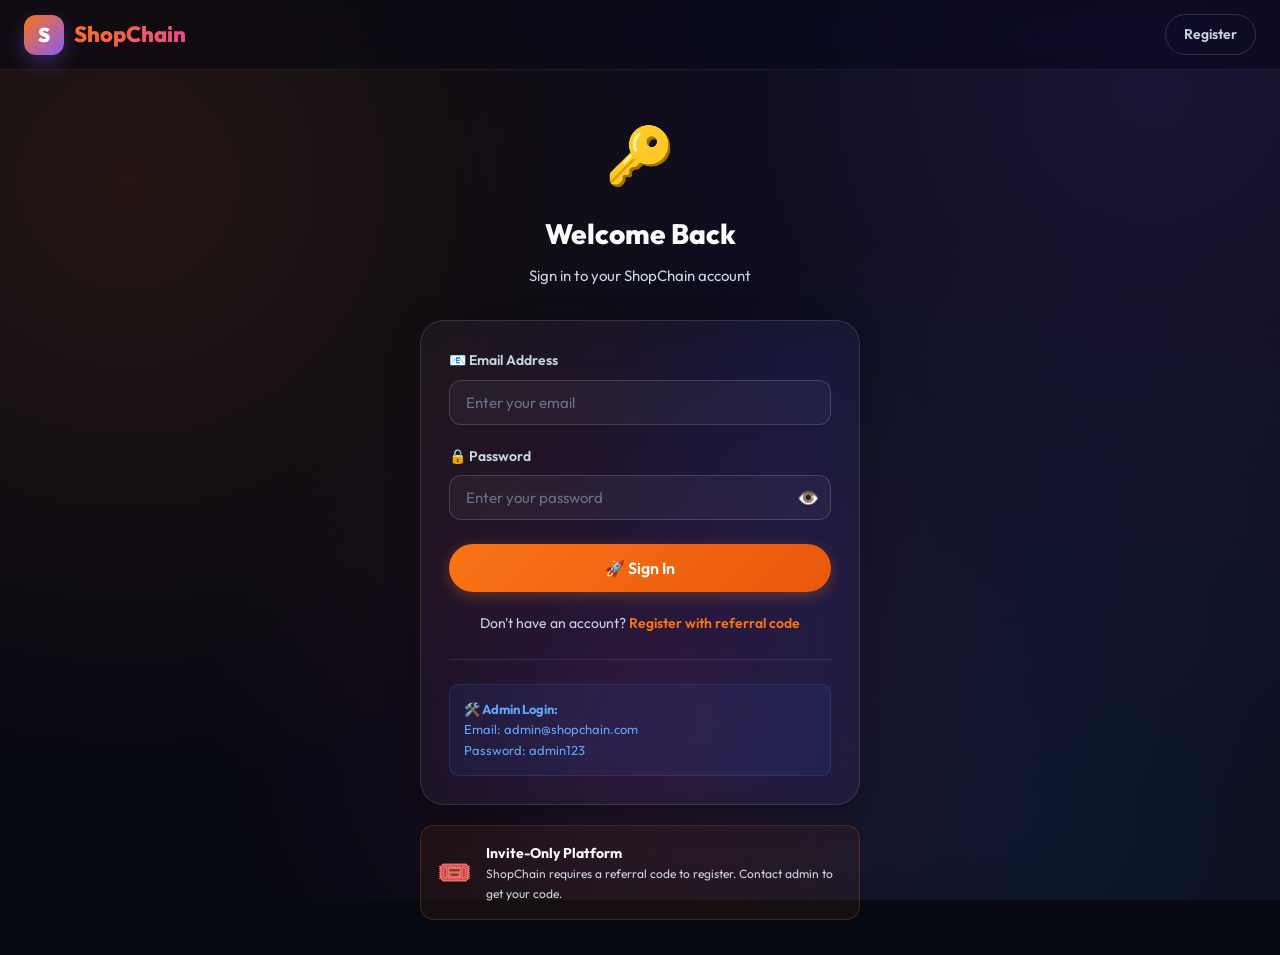
==== admin/index.html @ e7ab2692 "feat: complete ShopChain platform with auto-verify BEP20 USDT deposits, light/dark themes, and mobil" ====
<!DOCTYPE html>
<html lang="en">
<head>
  <meta charset="UTF-8">
  <meta name="viewport" content="width=device-width, initial-scale=1.0">
  <title>Admin Dashboard — ShopChain</title>
  <link rel="stylesheet" href="/css/style.css">
  <style>
    .admin-nav { background: rgba(239,68,68,0.08); border-bottom: 1px solid rgba(239,68,68,0.2); padding: 8px 24px; display: flex; align-items: center; gap: 12px; font-size: 13px; color: var(--danger); position: sticky; top: 70px; z-index: 100; }
    .pending-alert { background: rgba(245,158,11,0.1); border: 1px solid rgba(245,158,11,0.3); border-radius: 12px; padding: 14px 20px; display: flex; align-items: center; justify-content: space-between; margin-bottom: 24px; }
  </style>
</head>
<body>
<nav class="navbar">
  <a href="/admin/index.html" class="navbar-brand">
    <div class="logo-icon" style="background:linear-gradient(135deg,#ef4444,#dc2626);">A</div>
    <div class="logo-text" style="background:linear-gradient(135deg,#ef4444,#f97316);-webkit-background-clip:text;-webkit-text-fill-color:transparent;">ShopChain Admin</div>
  </a>
  <div class="navbar-right" id="nav-right"></div>
</nav>
<div class="admin-nav">
  🛠️ <strong>Admin Panel</strong> — Control center for users, deposits, withdrawals & registrations
</div>

<div class="page-layout">
  <aside class="sidebar">
    <div class="sidebar-menu">
      <a href="/admin/index.html" class="sidebar-item active"><span class="icon">📊</span> Dashboard</a>
      <a href="/admin/registrations.html" class="sidebar-item" id="nav-regs"><span class="icon">📝</span> Registrations <span id="nav-reg-badge" style="display:none;background:var(--warning);color:#000;font-size:10px;font-weight:800;padding:2px 7px;border-radius:20px;margin-left:auto;"></span></a>
      <a href="/admin/deposits.html" class="sidebar-item"><span class="icon">💰</span> Deposits</a>
      <a href="/admin/withdrawals.html" class="sidebar-item"><span class="icon">💸</span> Withdrawals</a>
      <a href="/admin/users.html" class="sidebar-item"><span class="icon">👥</span> Users</a>
      <a href="/admin/settings.html" class="sidebar-item"><span class="icon">⚙️</span> Settings</a>
      <div style="height:1px;background:var(--border);margin:8px 0;"></div>
      <a href="/index.html" class="sidebar-item"><span class="icon">🌐</span> Main Site</a>
      <a href="#" onclick="logout()" class="sidebar-item" style="color:var(--danger);margin-top:4px;"><span class="icon">🚪</span> Logout</a>
    </div>
    <div class="glass-card" style="margin-top:16px;border-color:rgba(245,158,11,0.3);">
      <div style="font-size:13px;font-weight:700;color:var(--warning);margin-bottom:12px;">⚠️ Pending</div>
      <div style="font-size:13px;color:var(--text-secondary);margin-bottom:6px;">
        Registrations: <strong style="color:var(--warning);" id="side-pending-reg">0</strong>
      </div>
      <div style="font-size:13px;color:var(--text-secondary);margin-bottom:6px;">
        Deposits: <strong style="color:var(--warning);" id="side-pending-dep">0</strong>
      </div>
      <div style="font-size:13px;color:var(--text-secondary);">
        Withdrawals: <strong style="color:var(--warning);" id="side-pending-wtd">0</strong>
      </div>
    </div>
  </aside>

  <main>
    <div class="page-header">
      <h1>📊 Admin Dashboard</h1>
      <p>Monitor and control all site activity</p>
    </div>

    <!-- Pending Registrations Alert -->
    <div id="reg-alert" style="display:none;" class="pending-alert">
      <div style="display:flex;align-items:center;gap:12px;">
        <span style="font-size:24px;">👤</span>
        <div>
          <div style="font-weight:700;color:var(--warning);" id="reg-alert-text">New registration requests waiting!</div>
          <div style="font-size:13px;color:var(--text-secondary);">Review and approve or reject them.</div>
        </div>
      </div>
      <a href="/admin/registrations.html" class="btn btn-primary btn-sm" style="white-space:nowrap;">Review Now →</a>
    </div>

    <!-- Stats Grid -->
    <div class="stats-grid" style="grid-template-columns:repeat(auto-fit,minmax(150px,1fr));">
      <div class="stat-card" style="border-left:4px solid var(--warning);">
        <div class="stat-icon">📝</div>
        <div class="stat-label">Pending Signups</div>
        <div class="stat-value" style="color:var(--warning);" id="s-pending-reg">0</div>
      </div>
      <div class="stat-card" style="border-left:4px solid var(--info);">
        <div class="stat-icon">👥</div>
        <div class="stat-label">Active Users</div>
        <div class="stat-value blue" id="s-users">0</div>
      </div>
      <div class="stat-card" style="border-left:4px solid var(--success);">
        <div class="stat-icon">💰</div>
        <div class="stat-label">Approved Deposits</div>
        <div class="stat-value green" id="s-dep">$0</div>
      </div>
      <div class="stat-card" style="border-left:4px solid var(--warning);">
        <div class="stat-icon">⏳</div>
        <div class="stat-label">Pending Deposits</div>
        <div class="stat-value" style="color:var(--warning);" id="s-dep-pend">0</div>
      </div>
      <div class="stat-card" style="border-left:4px solid var(--danger);">
        <div class="stat-icon">💸</div>
        <div class="stat-label">Pending Withdrawals</div>
        <div class="stat-value" style="color:var(--danger);" id="s-wtd-pend">0</div>
      </div>
      <div class="stat-card" style="border-left:4px solid var(--primary);">
        <div class="stat-icon">🛒</div>
        <div class="stat-label">Total Purchases</div>
        <div class="stat-value orange" id="s-buys">0</div>
      </div>
    </div>

    <!-- Recent Registration Requests -->
    <div class="section-title">📝 Recent Registration Requests</div>
    <div class="table-wrap" style="margin-bottom:28px;">
      <table>
        <thead>
          <tr><th>Name</th><th>Email</th><th>Code</th><th>Status</th><th>Date</th><th>Action</th></tr>
        </thead>
        <tbody id="recent-regs"></tbody>
      </table>
    </div>

    <!-- Recent Deposits -->
    <div class="section-title">💰 Recent Deposit Requests</div>
    <div class="table-wrap" style="margin-bottom:28px;">
      <table>
        <thead>
          <tr><th>User</th><th>Amount</th><th>Crypto</th><th>Status</th><th>Date</th><th>Action</th></tr>
        </thead>
        <tbody id="recent-deposits"></tbody>
      </table>
    </div>

    <!-- Recent Withdrawals -->
    <div class="section-title">💸 Recent Withdrawal Requests</div>
    <div class="table-wrap">
      <table>
        <thead>
          <tr><th>User</th><th>Amount</th><th>Wallet</th><th>Status</th><th>Date</th><th>Action</th></tr>
        </thead>
        <tbody id="recent-withdrawals"></tbody>
      </table>
    </div>
  </main>
</div>

<script src="/js/app.js"></script>
<script>
  window.onload = function () {
    const user = requireAuth(true);
    if (!user) return;
    updateNavBar(user);
    renderAdminDash();
  };

  function renderAdminDash() {
    const db = getDB();
    const users = db.users.filter(u => u.role !== 'admin');
    const deposits = db.deposits;
    const withdrawals = db.withdrawals;
    const purchases = db.purchases;
    const regs = db.pendingRegistrations || [];

    const pendingRegs = regs.filter(r => r.status === 'pending');
    const pendingDeps = deposits.filter(d => d.status === 'pending');
    const pendingWtds = withdrawals.filter(w => w.status === 'pending');
    const approvedDeps = deposits.filter(d => d.status === 'approved').reduce((s, d) => s + d.amount, 0);

    // Stats
    document.getElementById('s-pending-reg').textContent = pendingRegs.length;
    document.getElementById('s-users').textContent = users.length;
    document.getElementById('s-dep').textContent = formatMoney(approvedDeps);
    document.getElementById('s-dep-pend').textContent = pendingDeps.length;
    document.getElementById('s-wtd-pend').textContent = pendingWtds.length;
    document.getElementById('s-buys').textContent = purchases.length;
    document.getElementById('side-pending-reg').textContent = pendingRegs.length;
    document.getElementById('side-pending-dep').textContent = pendingDeps.length;
    document.getElementById('side-pending-wtd').textContent = pendingWtds.length;

    // Show alert if there are pending registrations
    if (pendingRegs.length > 0) {
      document.getElementById('reg-alert').style.display = 'flex';
      document.getElementById('reg-alert-text').textContent = `${pendingRegs.length} new registration request${pendingRegs.length > 1 ? 's' : ''} waiting for approval!`;
      document.getElementById('nav-reg-badge').style.display = 'inline-block';
      document.getElementById('nav-reg-badge').textContent = pendingRegs.length;
    } else {
      document.getElementById('reg-alert').style.display = 'none';
    }

    // Recent Registrations
    const regsTbody = document.getElementById('recent-regs');
    const recentRegs = [...regs].sort((a, b) => b.createdAt - a.createdAt).slice(0, 6);
    if (recentRegs.length === 0) {
      regsTbody.innerHTML = '<tr><td colspan="6" style="text-align:center;color:var(--text-muted);padding:24px;">No registration requests yet</td></tr>';
    } else {
      const badges = { pending: 'badge-warning', approved: 'badge-success', rejected: 'badge-danger' };
      const labels = { pending: '⏳ Pending', approved: '✅ Approved', rejected: '❌ Rejected' };
      regsTbody.innerHTML = recentRegs.map(r => `
        <tr>
          <td style="font-weight:600;">${r.name}</td>
          <td style="color:var(--text-secondary);font-size:13px;">${r.email}</td>
          <td><span style="background:rgba(34,197,94,0.1);border:1px solid rgba(34,197,94,0.3);color:var(--success);padding:3px 8px;border-radius:6px;font-size:11px;font-weight:700;letter-spacing:1px;">${r.referralCode}</span></td>
          <td><span class="badge ${badges[r.status]}">${labels[r.status]}</span></td>
          <td style="font-size:12px;color:var(--text-secondary);">${formatDate(r.createdAt)}</td>
          <td>${r.status === 'pending' ? `
            <div style="display:flex;gap:6px;">
              <button class="btn btn-success btn-sm" onclick="approveReg('${r.id}')">✅ Approve</button>
              <button class="btn btn-danger btn-sm" onclick="rejectReg('${r.id}')">❌</button>
            </div>` : '—'}</td>
        </tr>`).join('');
    }

    // Recent Deposits
    const depTbody = document.getElementById('recent-deposits');
    const recentDeps = [...deposits].sort((a, b) => b.createdAt - a.createdAt).slice(0, 6);
    if (recentDeps.length === 0) {
      depTbody.innerHTML = '<tr><td colspan="6" style="text-align:center;color:var(--text-muted);padding:24px;">No deposits yet</td></tr>';
    } else {
      depTbody.innerHTML = recentDeps.map(d => {
        const user = db.users.find(u => u.id === d.userId);
        return `<tr>
          <td style="font-weight:500;">${user ? user.name : 'Unknown'}</td>
          <td style="font-weight:700;color:var(--success);">+${formatMoney(d.amount)}</td>
          <td><span class="badge badge-info">${d.crypto}</span></td>
          <td>${statusBadge(d.status)}</td>
          <td style="font-size:12px;color:var(--text-secondary);">${formatDate(d.createdAt)}</td>
          <td>${d.status === 'pending' ? `
            <div style="display:flex;gap:6px;">
              <button class="btn btn-success btn-sm" onclick="approveDep('${d.id}')">✅</button>
              <button class="btn btn-danger btn-sm" onclick="rejectDep('${d.id}')">❌</button>
            </div>` : '—'}</td>
        </tr>`;
      }).join('');
    }

    // Recent Withdrawals
    const wtdTbody = document.getElementById('recent-withdrawals');
    const recentWtds = [...withdrawals].sort((a, b) => b.createdAt - a.createdAt).slice(0, 6);
    if (recentWtds.length === 0) {
      wtdTbody.innerHTML = '<tr><td colspan="6" style="text-align:center;color:var(--text-muted);padding:24px;">No withdrawals yet</td></tr>';
    } else {
      wtdTbody.innerHTML = recentWtds.map(w => {
        const user = db.users.find(u => u.id === w.userId);
        return `<tr>
          <td style="font-weight:500;">${user ? user.name : 'Unknown'}</td>
          <td style="font-weight:700;color:var(--danger);">-${formatMoney(w.amount)}</td>
          <td style="font-size:12px;color:var(--text-secondary);">${w.crypto}: ${w.walletAddress.substring(0, 16)}...</td>
          <td>${statusBadge(w.status)}</td>
          <td style="font-size:12px;color:var(--text-secondary);">${formatDate(w.createdAt)}</td>
          <td>${w.status === 'pending' ? `
            <div style="display:flex;gap:6px;">
              <button class="btn btn-success btn-sm" onclick="approveWtd('${w.id}')">✅</button>
              <button class="btn btn-danger btn-sm" onclick="rejectWtd('${w.id}')">❌</button>
            </div>` : '—'}</td>
        </tr>`;
      }).join('');
    }
  }

  function statusBadge(s) {
    const m = { pending: 'badge-warning', approved: 'badge-success', rejected: 'badge-danger' };
    const l = { pending: '⏳ Pending', approved: '✅ Approved', rejected: '❌ Rejected' };
    return `<span class="badge ${m[s]}">${l[s]}</span>`;
  }

  function approveReg(id) {
    if (approveRegistration(id)) { showToast('✅ Account approved! User can now login.', 'success'); renderAdminDash(); }
  }
  function rejectReg(id) {
    if (confirm('Reject this registration?')) {
      if (rejectRegistration(id)) { showToast('❌ Registration rejected.', 'error'); renderAdminDash(); }
    }
  }
  function approveDep(id) {
    if (approveDeposit(id)) { showToast('✅ Deposit approved! Balance credited.', 'success'); renderAdminDash(); }
  }
  function rejectDep(id) {
    if (confirm('Reject this deposit?')) {
      if (rejectDeposit(id)) { showToast('❌ Deposit rejected.', 'error'); renderAdminDash(); }
    }
  }
  function approveWtd(id) {
    if (approveWithdraw(id)) { showToast('✅ Withdrawal approved!', 'success'); renderAdminDash(); }
  }
  function rejectWtd(id) {
    if (confirm('Reject this withdrawal? Balance will be refunded.')) {
      if (rejectWithdraw(id)) { showToast('❌ Withdrawal rejected. Balance refunded.', 'error'); renderAdminDash(); }
    }
  }
</script>
</body>
</html>
---- css/style.css ----
@import url('https://fonts.googleapis.com/css2?family=Outfit:wght@300;400;500;600;700;800;900&display=swap');

:root {
  --primary: #f97316;
  --primary-dark: #ea580c;
  --primary-light: #fed7aa;
  --secondary: #1e3a5f;
  --accent: #fbbf24;
  --bg-dark: #070913;
  --bg-card: rgba(255,255,255,0.06);
  --bg-card-hover: rgba(255,255,255,0.1);
  --glass: rgba(255,255,255,0.07);
  --glass-border: rgba(255,255,255,0.15);
  --text-primary: #f8fafc;
  --text-secondary: #cbd5e1;
  --text-muted: #64748b;
  --success: #4ade80;
  --danger: #f87171;
  --warning: #fbbf24;
  --info: #60a5fa;
  --border: rgba(255,255,255,0.1);
  --shadow: 0 8px 32px 0 rgba(0,0,0,0.3);
  --radius: 20px;
  --radius-sm: 12px;
  --radius-lg: 28px;
}

* { margin: 0; padding: 0; box-sizing: border-box; }

html { scroll-behavior: smooth; }

body {
  font-family: 'Outfit', sans-serif;
  background: var(--bg-dark);
  color: var(--text-primary);
  min-height: 100vh;
  overflow-x: hidden;
  line-height: 1.6;
}

body::before {
  content: '';
  position: fixed;
  top: 0; left: 0;
  width: 100%; height: 100%;
  background: 
    radial-gradient(circle at 10% 20%, rgba(249,115,22,0.12) 0%, transparent 45%),
    radial-gradient(circle at 90% 10%, rgba(139,92,246,0.15) 0%, transparent 50%),
    radial-gradient(circle at 50% 80%, rgba(236,72,153,0.1) 0%, transparent 45%),
    radial-gradient(circle at 80% 90%, rgba(59,130,246,0.12) 0%, transparent 45%);
  pointer-events: none;
  z-index: 0;
}

/* ============ NAVBAR ============ */
.navbar {
  position: sticky;
  top: 0;
  z-index: 1000;
  background: rgba(7, 9, 19, 0.6);
  backdrop-filter: blur(28px) saturate(200%);
  -webkit-backdrop-filter: blur(28px) saturate(200%);
  border-bottom: 1px solid rgba(255, 255, 255, 0.08);
  padding: 0 24px;
  height: 70px;
  display: flex;
  align-items: center;
  justify-content: space-between;
}

.navbar-brand {
  display: flex;
  align-items: center;
  gap: 10px;
  text-decoration: none;
}

.navbar-brand .logo-icon {
  width: 40px; height: 40px;
  background: linear-gradient(135deg, var(--primary), #8b5cf6);
  border-radius: 12px;
  display: flex;
  align-items: center;
  justify-content: center;
  font-size: 20px;
  font-weight: 900;
  color: white;
  box-shadow: 0 8px 20px rgba(139,92,246,0.3);
}

.navbar-brand .logo-text {
  font-size: 22px;
  font-weight: 800;
  background: linear-gradient(135deg, var(--primary), #ec4899);
  -webkit-background-clip: text;
  -webkit-text-fill-color: transparent;
  background-clip: text;
}

.navbar-center {
  flex: 1;
  max-width: 500px;
  margin: 0 32px;
}

.search-box {
  position: relative;
}

.search-box input {
  width: 100%;
  padding: 10px 20px 10px 44px;
  background: var(--glass);
  border: 1px solid var(--glass-border);
  border-radius: 50px;
  color: var(--text-primary);
  font-family: 'Outfit', sans-serif;
  font-size: 14px;
  outline: none;
  transition: all 0.3s;
}

.search-box input:focus {
  border-color: var(--primary);
  background: rgba(249,115,22,0.08);
}

.search-box .search-icon {
  position: absolute;
  left: 14px;
  top: 50%;
  transform: translateY(-50%);
  color: var(--text-secondary);
  font-size: 16px;
}

.navbar-right {
  display: flex;
  align-items: center;
  gap: 12px;
}

.nav-btn {
  padding: 8px 18px;
  border-radius: 50px;
  font-family: 'Outfit', sans-serif;
  font-size: 14px;
  font-weight: 600;
  cursor: pointer;
  transition: all 0.3s;
  text-decoration: none;
  border: none;
}

.nav-btn-ghost {
  background: transparent;
  color: var(--text-secondary);
  border: 1px solid var(--glass-border);
}

.nav-btn-ghost:hover {
  color: var(--text-primary);
  border-color: var(--primary);
  background: rgba(249,115,22,0.1);
}

.nav-btn-primary {
  background: linear-gradient(135deg, var(--primary), var(--primary-dark));
  color: white;
  box-shadow: 0 4px 15px rgba(249,115,22,0.3);
}

.nav-btn-primary:hover {
  transform: translateY(-2px);
  box-shadow: 0 8px 25px rgba(249,115,22,0.4);
}

.balance-badge {
  display: flex;
  align-items: center;
  gap: 6px;
  padding: 8px 16px;
  background: rgba(34,197,94,0.1);
  border: 1px solid rgba(34,197,94,0.3);
  border-radius: 50px;
  font-size: 14px;
  font-weight: 700;
  color: var(--success);
}

/* ============ HERO BANNER ============ */
.hero-banner {
  position: relative;
  overflow: hidden;
  border-radius: 0;
  margin-bottom: 32px;
  height: 380px;
  display: flex;
  align-items: center;
}

.hero-bg {
  position: absolute;
  inset: 0;
  background: linear-gradient(135deg, #0a0f1e 0%, #1e3a5f 40%, #0a1628 100%);
}

.hero-bg::before {
  content: '';
  position: absolute;
  top: -50%;
  right: -10%;
  width: 600px;
  height: 600px;
  background: radial-gradient(circle, rgba(249,115,22,0.2) 0%, transparent 70%);
  animation: pulse 4s ease-in-out infinite;
}

.hero-bg::after {
  content: '';
  position: absolute;
  bottom: -30%;
  left: 20%;
  width: 400px;
  height: 400px;
  background: radial-gradient(circle, rgba(251,191,36,0.1) 0%, transparent 70%);
  animation: pulse 6s ease-in-out infinite reverse;
}

@keyframes pulse {
  0%, 100% { transform: scale(1); opacity: 0.7; }
  50% { transform: scale(1.1); opacity: 1; }
}

.hero-content {
  position: relative;
  z-index: 1;
  padding: 0 60px;
}

.hero-content h1 {
  font-size: 48px;
  font-weight: 900;
  line-height: 1.1;
  margin-bottom: 16px;
}

.hero-content h1 span {
  background: linear-gradient(135deg, var(--primary), var(--accent));
  -webkit-background-clip: text;
  -webkit-text-fill-color: transparent;
  background-clip: text;
}

.hero-content p {
  font-size: 18px;
  color: var(--text-secondary);
  margin-bottom: 28px;
  max-width: 500px;
}

.hero-stats {
  display: flex;
  gap: 32px;
  margin-top: 32px;
}

.hero-stat {
  text-align: center;
}

.hero-stat-value {
  font-size: 28px;
  font-weight: 800;
  color: var(--primary);
}

.hero-stat-label {
  font-size: 13px;
  color: var(--text-secondary);
}

/* ============ CONTAINER ============ */
.container {
  max-width: 1280px;
  margin: 0 auto;
  padding: 0 24px;
  position: relative;
  z-index: 1;
}

/* ============ SECTION TITLE ============ */
.section-title {
  font-size: 24px;
  font-weight: 800;
  margin-bottom: 20px;
  display: flex;
  align-items: center;
  gap: 10px;
}

.section-title::before {
  content: '';
  width: 4px;
  height: 28px;
  background: linear-gradient(to bottom, var(--primary), var(--accent));
  border-radius: 4px;
}

/* ============ CATEGORY CHIPS ============ */
.category-chips {
  display: flex;
  gap: 10px;
  margin-bottom: 28px;
  flex-wrap: wrap;
}

.chip {
  padding: 8px 20px;
  border-radius: 50px;
  background: var(--glass);
  border: 1px solid var(--glass-border);
  color: var(--text-secondary);
  font-size: 14px;
  font-weight: 500;
  cursor: pointer;
  transition: all 0.3s;
  font-family: 'Outfit', sans-serif;
}

.chip:hover, .chip.active {
  background: var(--primary);
  border-color: var(--primary);
  color: white;
  transform: translateY(-2px);
  box-shadow: 0 4px 15px rgba(249,115,22,0.3);
}

/* ============ PRODUCT GRID ============ */
.product-grid {
  display: grid;
  grid-template-columns: repeat(auto-fill, minmax(220px, 1fr));
  gap: 20px;
  margin-bottom: 40px;
}

.product-card {
  background: rgba(255, 255, 255, 0.03);
  backdrop-filter: blur(20px) saturate(180%);
  -webkit-backdrop-filter: blur(20px) saturate(180%);
  border: 1px solid rgba(255, 255, 255, 0.08);
  border-radius: var(--radius);
  overflow: hidden;
  cursor: pointer;
  transition: all 0.4s cubic-bezier(0.16, 1, 0.3, 1);
  position: relative;
  box-shadow: 0 4px 30px rgba(0, 0, 0, 0.15);
}

.product-card:hover {
  transform: translateY(-8px) scale(1.02);
  border-color: rgba(255, 255, 255, 0.25);
  background: rgba(255, 255, 255, 0.07);
  box-shadow: 0 20px 40px rgba(0,0,0,0.35);
}

.product-img {
  width: 100%;
  height: 180px;
  object-fit: cover;
  background: linear-gradient(135deg, #1e293b, #0f172a);
  display: flex;
  align-items: center;
  justify-content: center;
  font-size: 60px;
  transition: transform 0.3s;
}

.product-card:hover .product-img {
  transform: scale(1.05);
}

.product-img-wrap {
  overflow: hidden;
  height: 180px;
  background: linear-gradient(135deg, #1e293b, #0f172a);
  display: flex;
  align-items: center;
  justify-content: center;
  font-size: 60px;
}

.product-info {
  padding: 16px;
}

.product-category {
  font-size: 11px;
  color: var(--primary);
  font-weight: 600;
  text-transform: uppercase;
  letter-spacing: 1px;
  margin-bottom: 6px;
}

.product-name {
  font-size: 15px;
  font-weight: 600;
  color: var(--text-primary);
  margin-bottom: 4px;
  line-height: 1.4;
}

.product-return {
  font-size: 12px;
  color: var(--success);
  font-weight: 500;
  margin-bottom: 12px;
}

.product-price-row {
  display: flex;
  align-items: center;
  justify-content: space-between;
  margin-bottom: 12px;
}

.product-price {
  font-size: 20px;
  font-weight: 800;
  color: var(--primary);
}

.product-sell-price {
  font-size: 13px;
  color: var(--success);
  font-weight: 600;
}

.btn {
  display: inline-flex;
  align-items: center;
  justify-content: center;
  gap: 8px;
  padding: 10px 20px;
  border-radius: 50px;
  font-family: 'Outfit', sans-serif;
  font-size: 14px;
  font-weight: 600;
  cursor: pointer;
  transition: all 0.3s;
  text-decoration: none;
  border: none;
  width: 100%;
}

.btn-primary {
  background: linear-gradient(135deg, var(--primary), var(--primary-dark));
  color: white;
  box-shadow: 0 4px 15px rgba(249,115,22,0.3);
}

.btn-primary:hover {
  transform: translateY(-2px);
  box-shadow: 0 8px 25px rgba(249,115,22,0.5);
}

.btn-success {
  background: linear-gradient(135deg, var(--success), #16a34a);
  color: white;
  box-shadow: 0 4px 15px rgba(34,197,94,0.3);
}

.btn-success:hover {
  transform: translateY(-2px);
  box-shadow: 0 8px 25px rgba(34,197,94,0.5);
}

.btn-danger {
  background: linear-gradient(135deg, var(--danger), #dc2626);
  color: white;
}

.btn-outline {
  background: transparent;
  border: 1px solid var(--glass-border);
  color: var(--text-secondary);
}

.btn-outline:hover {
  border-color: var(--primary);
  color: var(--primary);
  background: rgba(249,115,22,0.1);
}

.btn-sm {
  padding: 7px 14px;
  font-size: 13px;
}

/* ============ GLASS CARD ============ */
.glass-card {
  background: rgba(255, 255, 255, 0.04);
  backdrop-filter: blur(28px) saturate(190%);
  -webkit-backdrop-filter: blur(28px) saturate(190%);
  border: 1px solid rgba(255, 255, 255, 0.12);
  border-radius: var(--radius);
  padding: 28px;
  box-shadow: var(--shadow);
}

/* ============ STATS CARDS ============ */
.stats-grid {
  display: grid;
  grid-template-columns: repeat(auto-fit, minmax(200px, 1fr));
  gap: 16px;
  margin-bottom: 32px;
}

.stat-card {
  background: rgba(255, 255, 255, 0.03);
  backdrop-filter: blur(20px) saturate(180%);
  -webkit-backdrop-filter: blur(20px) saturate(180%);
  border: 1px solid rgba(255, 255, 255, 0.08);
  border-radius: var(--radius);
  padding: 24px;
  transition: all 0.3s cubic-bezier(0.4, 0, 0.2, 1);
  position: relative;
  overflow: hidden;
  box-shadow: 0 4px 30px rgba(0, 0, 0, 0.1);
}

.stat-card::before {
  content: '';
  position: absolute;
  top: 0; left: 0;
  width: 4px;
  height: 100%;
  background: linear-gradient(to bottom, var(--primary), var(--accent));
}

.stat-card:hover {
  transform: translateY(-5px);
  border-color: rgba(255, 255, 255, 0.2);
  background: rgba(255, 255, 255, 0.06);
  box-shadow: 0 12px 40px rgba(0, 0, 0, 0.25);
}

.stat-label {
  font-size: 13px;
  color: var(--text-secondary);
  font-weight: 500;
  margin-bottom: 8px;
}

.stat-value {
  font-size: 28px;
  font-weight: 800;
  color: var(--text-primary);
}

.stat-value.green { color: var(--success); }
.stat-value.orange { color: var(--primary); }
.stat-value.blue { color: var(--info); }

.stat-icon {
  position: absolute;
  top: 20px;
  right: 20px;
  font-size: 32px;
  opacity: 0.2;
}

/* ============ FORM STYLES ============ */
.form-group {
  margin-bottom: 20px;
}

.form-label {
  display: block;
  font-size: 14px;
  font-weight: 600;
  color: var(--text-secondary);
  margin-bottom: 8px;
}

.form-control {
  width: 100%;
  padding: 12px 16px;
  background: rgba(255,255,255,0.04);
  border: 1px solid var(--glass-border);
  border-radius: var(--radius-sm);
  color: var(--text-primary);
  font-family: 'Outfit', sans-serif;
  font-size: 15px;
  outline: none;
  transition: all 0.3s;
}

.form-control:focus {
  border-color: var(--primary);
  background: rgba(249,115,22,0.06);
  box-shadow: 0 0 0 3px rgba(249,115,22,0.1);
}

.form-control::placeholder { color: var(--text-muted); }

select.form-control {
  cursor: pointer;
  appearance: none;
  background-image: url("data:image/svg+xml,%3Csvg xmlns='http://www.w3.org/2000/svg' viewBox='0 0 24 24' fill='%2394a3b8'%3E%3Cpath d='M7 10l5 5 5-5z'/%3E%3C/svg%3E");
  background-repeat: no-repeat;
  background-position: right 12px center;
  padding-right: 40px;
}

/* ============ BADGE ============ */
.badge {
  display: inline-flex;
  align-items: center;
  padding: 4px 10px;
  border-radius: 50px;
  font-size: 12px;
  font-weight: 600;
}

.badge-success { background: rgba(34,197,94,0.15); color: var(--success); }
.badge-danger { background: rgba(239,68,68,0.15); color: var(--danger); }
.badge-warning { background: rgba(245,158,11,0.15); color: var(--warning); }
.badge-info { background: rgba(59,130,246,0.15); color: var(--info); }
.badge-orange { background: rgba(249,115,22,0.15); color: var(--primary); }

/* ============ TABLE ============ */
.table-wrap {
  overflow-x: auto;
  border-radius: var(--radius);
  border: 1px solid var(--border);
}

table {
  width: 100%;
  border-collapse: collapse;
}

th {
  padding: 14px 16px;
  text-align: left;
  font-size: 12px;
  font-weight: 700;
  color: var(--text-secondary);
  text-transform: uppercase;
  letter-spacing: 1px;
  background: rgba(255,255,255,0.03);
  border-bottom: 1px solid var(--border);
}

td {
  padding: 16px;
  font-size: 14px;
  border-bottom: 1px solid rgba(255,255,255,0.04);
  color: var(--text-primary);
}

tr:last-child td { border-bottom: none; }
tr:hover td { background: rgba(255,255,255,0.02); }

/* ============ COUNTDOWN ============ */
.countdown {
  display: inline-flex;
  gap: 6px;
  align-items: center;
}

.countdown-block {
  background: rgba(249,115,22,0.12);
  border: 1px solid rgba(249,115,22,0.3);
  border-radius: 6px;
  padding: 4px 8px;
  text-align: center;
  min-width: 36px;
}

.countdown-num {
  font-size: 16px;
  font-weight: 800;
  color: var(--primary);
  line-height: 1;
}

.countdown-label {
  font-size: 9px;
  color: var(--text-muted);
  text-transform: uppercase;
}

/* ============ TOAST ============ */
.toast-container {
  position: fixed;
  top: 80px;
  right: 20px;
  z-index: 9999;
  display: flex;
  flex-direction: column;
  gap: 10px;
}

.toast {
  padding: 14px 20px;
  border-radius: var(--radius-sm);
  backdrop-filter: blur(20px);
  border: 1px solid;
  min-width: 280px;
  max-width: 360px;
  display: flex;
  align-items: center;
  gap: 10px;
  font-size: 14px;
  font-weight: 500;
  animation: slideIn 0.3s ease;
}

@keyframes slideIn {
  from { transform: translateX(100%); opacity: 0; }
  to { transform: translateX(0); opacity: 1; }
}

.toast-success {
  background: rgba(34,197,94,0.15);
  border-color: rgba(34,197,94,0.4);
  color: var(--success);
}

.toast-error {
  background: rgba(239,68,68,0.15);
  border-color: rgba(239,68,68,0.4);
  color: var(--danger);
}

.toast-info {
  background: rgba(59,130,246,0.15);
  border-color: rgba(59,130,246,0.4);
  color: var(--info);
}

/* ============ MODAL ============ */
.modal-overlay {
  position: fixed;
  inset: 0;
  background: rgba(0,0,0,0.7);
  backdrop-filter: blur(8px);
  z-index: 5000;
  display: flex;
  align-items: center;
  justify-content: center;
  padding: 20px;
  opacity: 0;
  pointer-events: none;
  transition: opacity 0.3s;
}

.modal-overlay.active {
  opacity: 1;
  pointer-events: all;
}

.modal {
  background: #0f1929;
  border: 1px solid var(--glass-border);
  border-radius: var(--radius-lg);
  padding: 32px;
  width: 100%;
  max-width: 480px;
  transform: scale(0.9);
  transition: transform 0.3s;
}

.modal-overlay.active .modal {
  transform: scale(1);
}

.modal-header {
  display: flex;
  align-items: center;
  justify-content: space-between;
  margin-bottom: 24px;
}

.modal-title {
  font-size: 20px;
  font-weight: 700;
}

.modal-close {
  width: 32px; height: 32px;
  border-radius: 8px;
  background: var(--glass);
  border: 1px solid var(--border);
  color: var(--text-secondary);
  cursor: pointer;
  display: flex;
  align-items: center;
  justify-content: center;
  font-size: 18px;
  transition: all 0.2s;
}

.modal-close:hover {
  background: rgba(239,68,68,0.15);
  color: var(--danger);
  border-color: rgba(239,68,68,0.3);
}

/* ============ PAGE LAYOUT ============ */
.page-layout {
  display: grid;
  grid-template-columns: 260px 1fr;
  gap: 24px;
  min-height: calc(100vh - 70px);
  padding: 24px;
  max-width: 1280px;
  margin: 0 auto;
  position: relative;
  z-index: 1;
}

.sidebar {
  position: sticky;
  top: 90px;
  height: fit-content;
}

.sidebar-menu {
  background: var(--glass);
  border: 1px solid var(--glass-border);
  border-radius: var(--radius);
  overflow: hidden;
}

.sidebar-item {
  display: flex;
  align-items: center;
  gap: 12px;
  padding: 14px 20px;
  color: var(--text-secondary);
  text-decoration: none;
  font-size: 14px;
  font-weight: 500;
  transition: all 0.2s;
  border-left: 3px solid transparent;
}

.sidebar-item:hover {
  background: rgba(249,115,22,0.08);
  color: var(--primary);
  border-left-color: var(--primary);
}

.sidebar-item.active {
  background: rgba(249,115,22,0.12);
  color: var(--primary);
  border-left-color: var(--primary);
  font-weight: 600;
}

.sidebar-item .icon { font-size: 18px; }

/* ============ WALLET ADDRESS ============ */
.wallet-box {
  background: rgba(255,255,255,0.04);
  border: 1px solid var(--border);
  border-radius: var(--radius-sm);
  padding: 16px;
  display: flex;
  align-items: center;
  justify-content: space-between;
  gap: 12px;
  margin-bottom: 16px;
}

.wallet-addr {
  font-family: 'Courier New', monospace;
  font-size: 13px;
  color: var(--text-secondary);
  word-break: break-all;
  flex: 1;
}

.copy-btn {
  padding: 6px 12px;
  background: rgba(249,115,22,0.15);
  border: 1px solid rgba(249,115,22,0.3);
  border-radius: 6px;
  color: var(--primary);
  font-size: 12px;
  font-weight: 600;
  cursor: pointer;
  transition: all 0.2s;
  white-space: nowrap;
  font-family: 'Outfit', sans-serif;
}

.copy-btn:hover {
  background: rgba(249,115,22,0.25);
}

/* ============ CRYPTO ICON ============ */
.crypto-tab {
  display: flex;
  gap: 8px;
  margin-bottom: 20px;
}

.crypto-option {
  flex: 1;
  padding: 12px;
  background: var(--glass);
  border: 2px solid var(--border);
  border-radius: var(--radius-sm);
  text-align: center;
  cursor: pointer;
  transition: all 0.3s;
}

.crypto-option.selected {
  border-color: var(--primary);
  background: rgba(249,115,22,0.1);
}

.crypto-option .crypto-symbol {
  font-size: 20px;
  margin-bottom: 4px;
}

.crypto-option .crypto-name {
  font-size: 12px;
  font-weight: 600;
  color: var(--text-secondary);
}

.crypto-option.selected .crypto-name { color: var(--primary); }

/* ============ TIMER BADGE ============ */
.timer-badge {
  display: inline-flex;
  align-items: center;
  gap: 6px;
  padding: 6px 12px;
  border-radius: 50px;
  font-size: 13px;
  font-weight: 700;
}

.timer-badge.running {
  background: rgba(249,115,22,0.12);
  border: 1px solid rgba(249,115,22,0.3);
  color: var(--primary);
}

.timer-badge.ready {
  background: rgba(34,197,94,0.12);
  border: 1px solid rgba(34,197,94,0.3);
  color: var(--success);
}

/* ============ DIVIDER ============ */
.divider {
  height: 1px;
  background: var(--border);
  margin: 24px 0;
}

/* ============ EMPTY STATE ============ */
.empty-state {
  text-align: center;
  padding: 60px 20px;
  color: var(--text-secondary);
}

.empty-state .empty-icon { font-size: 60px; margin-bottom: 16px; }
.empty-state h3 { font-size: 20px; font-weight: 600; margin-bottom: 8px; color: var(--text-primary); }
.empty-state p { font-size: 14px; }

/* ============ FOOTER ============ */
footer {
  background: rgba(0,0,0,0.3);
  border-top: 1px solid var(--border);
  padding: 40px 24px 24px;
  margin-top: 60px;
  position: relative;
  z-index: 1;
}

.footer-grid {
  max-width: 1280px;
  margin: 0 auto;
  display: grid;
  grid-template-columns: 2fr 1fr 1fr 1fr;
  gap: 40px;
  margin-bottom: 32px;
}

.footer-brand p {
  font-size: 14px;
  color: var(--text-secondary);
  line-height: 1.7;
  margin-top: 12px;
}

.footer-col h4 {
  font-size: 14px;
  font-weight: 700;
  color: var(--text-primary);
  margin-bottom: 16px;
  text-transform: uppercase;
  letter-spacing: 1px;
}

.footer-col a {
  display: block;
  font-size: 14px;
  color: var(--text-secondary);
  text-decoration: none;
  margin-bottom: 8px;
  transition: color 0.2s;
}

.footer-col a:hover { color: var(--primary); }

.footer-bottom {
  max-width: 1280px;
  margin: 0 auto;
  padding-top: 24px;
  border-top: 1px solid var(--border);
  display: flex;
  align-items: center;
  justify-content: space-between;
  font-size: 13px;
  color: var(--text-muted);
}

/* ============ ANIMATIONS ============ */
@keyframes fadeUp {
  from { opacity: 0; transform: translateY(20px); }
  to { opacity: 1; transform: translateY(0); }
}

.fade-up { animation: fadeUp 0.5s ease forwards; }

@keyframes spin {
  to { transform: rotate(360deg); }
}

.loading-spinner {
  width: 20px; height: 20px;
  border: 2px solid rgba(255,255,255,0.2);
  border-top-color: white;
  border-radius: 50%;
  animation: spin 0.7s linear infinite;
  display: inline-block;
}

/* ============ RESPONSIVE ============ */
@media (max-width: 900px) {
  .hero-content { padding: 0 24px; }
  .hero-content h1 { font-size: 32px; }
  .footer-grid { grid-template-columns: 1fr 1fr; }
  .page-layout { grid-template-columns: 1fr; }
  .navbar-center { display: none; }
}

@media (max-width: 600px) {
  .product-grid { grid-template-columns: repeat(2, 1fr); }
  .hero-banner { height: 280px; }
  .footer-grid { grid-template-columns: 1fr; }
  .stats-grid { grid-template-columns: 1fr 1fr; }
}

/* ============ SCROLLBAR ============ */
::-webkit-scrollbar { width: 6px; height: 6px; }
::-webkit-scrollbar-track { background: transparent; }
::-webkit-scrollbar-thumb { background: rgba(255,255,255,0.1); border-radius: 10px; }
::-webkit-scrollbar-thumb:hover { background: rgba(249,115,22,0.5); }

/* ============ PAGE HEADER ============ */
.page-header {
  padding: 32px 0 24px;
  border-bottom: 1px solid var(--border);
  margin-bottom: 32px;
}

.page-header h1 {
  font-size: 28px;
  font-weight: 800;
  margin-bottom: 6px;
}

.page-header p {
  font-size: 15px;
  color: var(--text-secondary);
}

/* ============ STEP INDICATOR ============ */
.steps {
  display: flex;
  align-items: center;
  gap: 0;
  margin-bottom: 32px;
}

.step {
  display: flex;
  align-items: center;
  gap: 10px;
  flex: 1;
}

.step-num {
  width: 32px; height: 32px;
  border-radius: 50%;
  display: flex;
  align-items: center;
  justify-content: center;
  font-size: 13px;
  font-weight: 700;
  background: var(--glass);
  border: 2px solid var(--border);
  color: var(--text-secondary);
  flex-shrink: 0;
}

.step.active .step-num {
  background: var(--primary);
  border-color: var(--primary);
  color: white;
}

.step.done .step-num {
  background: var(--success);
  border-color: var(--success);
  color: white;
}

.step-label {
  font-size: 13px;
  color: var(--text-muted);
  font-weight: 500;
}

.step.active .step-label { color: var(--primary); font-weight: 600; }
.step.done .step-label { color: var(--success); }

.step-line {
  flex: 1;
  height: 2px;
  background: var(--border);
  margin: 0 8px;
}

.step-line.done { background: var(--success); }

/* ============ QR BOX ============ */
.qr-box {
  width: 160px;
  height: 160px;
  background: white;
  border-radius: var(--radius-sm);
  display: flex;
  align-items: center;
  justify-content: center;
  margin: 0 auto 20px;
  padding: 12px;
  font-size: 11px;
  color: #000;
  text-align: center;
}

.qr-box img {
  width: 100%;
  height: 100%;
  object-fit: contain;
}

/* ============ INFO BOX ============ */
.info-box {
  padding: 16px 20px;
  border-radius: var(--radius-sm);
  font-size: 14px;
  line-height: 1.6;
}

.info-box.warning {
  background: rgba(245,158,11,0.08);
  border: 1px solid rgba(245,158,11,0.25);
  color: var(--warning);
}

.info-box.info {
  background: rgba(59,130,246,0.08);
  border: 1px solid rgba(59,130,246,0.25);
  color: var(--info);
}

.info-box.success {
  background: rgba(34,197,94,0.08);
  border: 1px solid rgba(34,197,94,0.25);
  color: var(--success);
}

/* ============ LIGHT THEME OVERRIDES ============ */
body.light-theme {
  --bg-dark: #f1f5f9;
  --bg-card: rgba(0, 0, 0, 0.02);
  --bg-card-hover: rgba(0, 0, 0, 0.04);
  --glass: rgba(255, 255, 255, 0.65);
  --glass-border: rgba(0, 0, 0, 0.08);
  --text-primary: #0f172a;
  --text-secondary: #475569;
  --text-muted: #94a3b8;
  --border: rgba(0, 0, 0, 0.06);
  --shadow: 0 8px 32px 0 rgba(15, 23, 42, 0.06);
}

body.light-theme::before {
  background: 
    radial-gradient(circle at 10% 20%, rgba(249,115,22,0.06) 0%, transparent 45%),
    radial-gradient(circle at 90% 10%, rgba(139,92,246,0.07) 0%, transparent 50%),
    radial-gradient(circle at 50% 80%, rgba(236,72,153,0.05) 0%, transparent 45%),
    radial-gradient(circle at 80% 90%, rgba(59,130,246,0.06) 0%, transparent 45%);
}

body.light-theme .navbar {
  background: rgba(241, 245, 249, 0.7);
  border-bottom-color: rgba(0, 0, 0, 0.06);
}

body.light-theme .sidebar-menu {
  background: rgba(255, 255, 255, 0.6);
  border-color: rgba(0, 0, 0, 0.06);
}

body.light-theme td {
  border-bottom-color: rgba(0, 0, 0, 0.03);
}

body.light-theme tr:hover td {
  background: rgba(0, 0, 0, 0.01);
}

body.light-theme .form-control {
  background: rgba(0, 0, 0, 0.02);
  border-color: rgba(0, 0, 0, 0.08);
}

body.light-theme .form-control:focus {
  background: rgba(249,115,22,0.02);
}

/* ============ MOBILE RESPONSIVE OPTIMIZATION ============ */
@media (max-width: 768px) {
  .page-layout {
    grid-template-columns: 1fr;
    padding: 12px 12px 90px 12px;
    gap: 16px;
  }

  .sidebar {
    position: fixed;
    bottom: 0;
    left: 0;
    right: 0;
    top: auto;
    z-index: 2000;
    height: 70px;
    background: var(--bg-dark);
    backdrop-filter: blur(28px) saturate(190%);
    -webkit-backdrop-filter: blur(28px) saturate(190%);
    border-top: 1px solid var(--border);
    width: 100%;
    margin: 0;
    box-shadow: 0 -8px 32px 0 rgba(0,0,0,0.25);
  }

  .sidebar-menu {
    display: flex;
    justify-content: space-around;
    background: transparent;
    border: none;
    border-radius: 0;
  }

  .sidebar-item {
    flex-direction: column;
    gap: 4px;
    padding: 8px 4px;
    font-size: 10px;
    text-align: center;
    border-left: none;
    border-top: 3px solid transparent;
    flex: 1;
    justify-content: center;
    color: var(--text-secondary);
  }

  .sidebar-item:hover {
    background: transparent;
    color: var(--primary);
  }

  .sidebar-item.active {
    background: transparent;
    color: var(--primary);
    border-top-color: var(--primary);
    border-left-color: transparent;
  }

  .sidebar-item .icon {
    font-size: 20px;
    margin: 0;
  }

  /* Hide non-essential sidebar boxes on mobile to save space */
  .sidebar .glass-card {
    display: none;
  }

  /* Stats grid - 2 columns */
  .stats-grid {
    grid-template-columns: 1fr 1fr;
    gap: 10px;
    margin-bottom: 20px;
  }

  .stat-card {
    padding: 16px;
  }

  .stat-value {
    font-size: 20px;
  }

  .stat-icon {
    font-size: 24px;
    top: 14px;
    right: 14px;
  }

  /* Product grid - 2 columns */
  .product-grid {
    grid-template-columns: 1fr 1fr;
    gap: 10px;
  }

  .product-card {
    border-radius: 14px;
  }

  .product-img-wrap, .product-img {
    height: 120px;
    font-size: 40px;
  }

  .product-info {
    padding: 10px;
  }

  .product-name {
    font-size: 13px;
    white-space: nowrap;
    overflow: hidden;
    text-overflow: ellipsis;
  }

  .product-price {
    font-size: 16px;
  }

  .product-return {
    font-size: 10px;
  }

  /* Navbar details */
  .navbar {
    padding: 0 16px;
  }

  .navbar-center {
    display: none; /* Hide main search bar on mobile navbar to avoid overlap */
  }

  .hero-banner {
    height: 240px;
    padding: 24px 16px;
  }

  .hero-banner h1 {
    font-size: 24px;
  }

  .hero-banner p {
    font-size: 13px;
  }

  .hero-stats {
    display: none;
  }

  /* Layout forms & details */
  div[style*="grid-template-columns:1fr 1fr"] {
    grid-template-columns: 1fr !important;
    gap: 16px !important;
  }
}
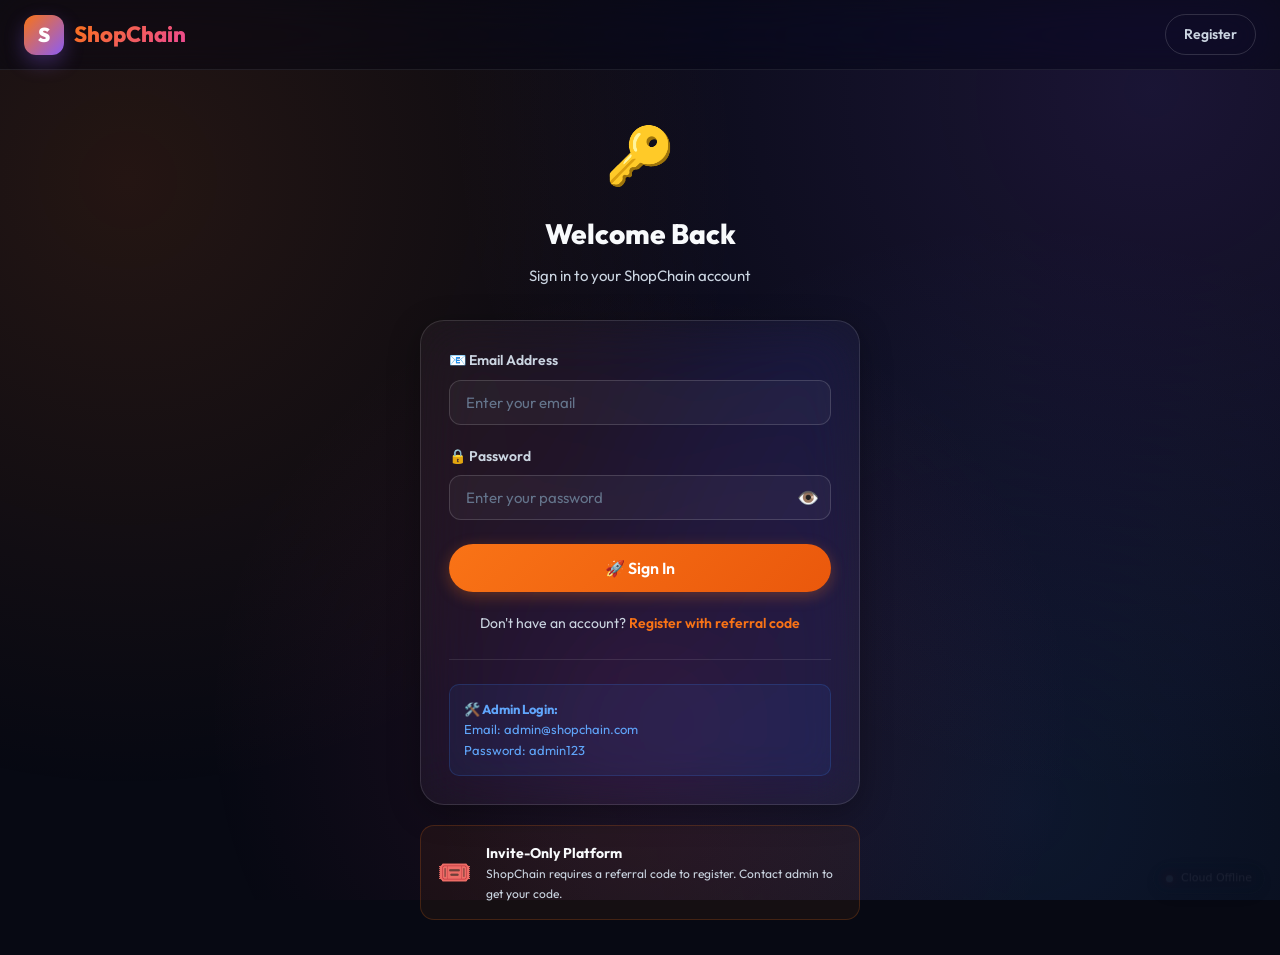
==== commit 170471aa: "feat: add dynamic product management (Add, Edit, Delete, custom hold hours and profit percentages pe" ====
--- a/admin/index.html
+++ b/admin/index.html
@@ -30,6 +30,7 @@
       <a href="/admin/deposits.html" class="sidebar-item"><span class="icon">💰</span> Deposits</a>
       <a href="/admin/withdrawals.html" class="sidebar-item"><span class="icon">💸</span> Withdrawals</a>
       <a href="/admin/users.html" class="sidebar-item"><span class="icon">👥</span> Users</a>
+      <a href="/admin/products.html" class="sidebar-item"><span class="icon">📦</span> Products</a>
       <a href="/admin/settings.html" class="sidebar-item"><span class="icon">⚙️</span> Settings</a>
       <div style="height:1px;background:var(--border);margin:8px 0;"></div>
       <a href="/index.html" class="sidebar-item"><span class="icon">🌐</span> Main Site</a>
--- a/css/style.css
+++ b/css/style.css
@@ -1257,12 +1257,22 @@
 
 /* ============ MOBILE RESPONSIVE OPTIMIZATION ============ */
 @media (max-width: 768px) {
+  /* Layout Adjustments */
   .page-layout {
     grid-template-columns: 1fr;
-    padding: 12px 12px 90px 12px;
-    gap: 16px;
-  }
-
+    padding: 16px 12px 100px 12px;
+    gap: 20px;
+  }
+
+  .page-header h1 {
+    font-size: 24px;
+  }
+
+  .page-header p {
+    font-size: 13px;
+  }
+
+  /* Fixed Bottom Bar Navigation (iOS style) */
   .sidebar {
     position: fixed;
     bottom: 0;
@@ -1270,14 +1280,16 @@
     right: 0;
     top: auto;
     z-index: 2000;
-    height: 70px;
-    background: var(--bg-dark);
-    backdrop-filter: blur(28px) saturate(190%);
-    -webkit-backdrop-filter: blur(28px) saturate(190%);
+    height: 76px;
+    background: rgba(7, 9, 19, 0.75);
+    backdrop-filter: blur(30px) saturate(190%);
+    -webkit-backdrop-filter: blur(30px) saturate(190%);
     border-top: 1px solid var(--border);
     width: 100%;
     margin: 0;
-    box-shadow: 0 -8px 32px 0 rgba(0,0,0,0.25);
+    padding: 0;
+    padding-bottom: env(safe-area-inset-bottom, 14px);
+    box-shadow: 0 -8px 30px rgba(0,0,0,0.4);
   }
 
   .sidebar-menu {
@@ -1286,17 +1298,20 @@
     background: transparent;
     border: none;
     border-radius: 0;
+    height: 100%;
+    align-items: center;
   }
 
   .sidebar-item {
     flex-direction: column;
     gap: 4px;
-    padding: 8px 4px;
+    padding: 6px 2px;
     font-size: 10px;
     text-align: center;
     border-left: none;
     border-top: 3px solid transparent;
     flex: 1;
+    height: 100%;
     justify-content: center;
     color: var(--text-secondary);
   }
@@ -1311,102 +1326,194 @@
     color: var(--primary);
     border-top-color: var(--primary);
     border-left-color: transparent;
+    font-weight: 700;
   }
 
   .sidebar-item .icon {
-    font-size: 20px;
+    font-size: 22px;
     margin: 0;
   }
 
-  /* Hide non-essential sidebar boxes on mobile to save space */
+  /* Hide sidebar decorative boxes */
   .sidebar .glass-card {
     display: none;
   }
 
-  /* Stats grid - 2 columns */
+  /* Mobile-first Product Grid (2 Columns) */
+  .product-grid {
+    grid-template-columns: 1fr 1fr;
+    gap: 12px;
+  }
+
+  .product-card {
+    border-radius: 18px;
+    background: rgba(255, 255, 255, 0.04);
+  }
+
+  .product-img-wrap, .product-img {
+    height: 130px;
+    font-size: 44px;
+  }
+
+  .product-info {
+    padding: 12px;
+  }
+
+  .product-category {
+    font-size: 9px;
+  }
+
+  .product-name {
+    font-size: 13px;
+    font-weight: 600;
+    height: 36px;
+    overflow: hidden;
+    text-overflow: ellipsis;
+    display: -webkit-box;
+    -webkit-line-clamp: 2;
+    -webkit-box-orient: vertical;
+    white-space: normal;
+  }
+
+  .product-price {
+    font-size: 17px;
+  }
+
+  .product-return {
+    font-size: 10px;
+  }
+
+  .product-card .btn {
+    padding: 8px 12px;
+    font-size: 12px;
+  }
+
+  /* Mobile Stats Grid (2 Columns) */
   .stats-grid {
-    grid-template-columns: 1fr 1fr;
-    gap: 10px;
-    margin-bottom: 20px;
+    grid-template-columns: 1fr 1fr !important;
+    gap: 12px;
   }
 
   .stat-card {
     padding: 16px;
+    border-radius: 16px;
   }
 
   .stat-value {
-    font-size: 20px;
+    font-size: 22px;
+  }
+
+  .stat-label {
+    font-size: 11px;
   }
 
   .stat-icon {
     font-size: 24px;
-    top: 14px;
-    right: 14px;
-  }
-
-  /* Product grid - 2 columns */
-  .product-grid {
-    grid-template-columns: 1fr 1fr;
-    gap: 10px;
-  }
-
-  .product-card {
-    border-radius: 14px;
-  }
-
-  .product-img-wrap, .product-img {
-    height: 120px;
-    font-size: 40px;
-  }
-
-  .product-info {
-    padding: 10px;
-  }
-
-  .product-name {
-    font-size: 13px;
-    white-space: nowrap;
-    overflow: hidden;
-    text-overflow: ellipsis;
-  }
-
-  .product-price {
-    font-size: 16px;
-  }
-
-  .product-return {
-    font-size: 10px;
-  }
-
-  /* Navbar details */
+    top: 12px;
+    right: 12px;
+  }
+
+  /* iOS Bottom Sheet style for Modals on Mobile */
+  .modal-overlay {
+    align-items: flex-end;
+    padding: 0;
+  }
+
+  .modal {
+    max-width: 100% !important;
+    border-radius: 28px 28px 0 0 !important;
+    margin: 0;
+    padding: 24px 20px 40px 20px;
+    transform: translateY(100%) !important;
+    transition: transform 0.4s cubic-bezier(0.16, 1, 0.3, 1) !important;
+  }
+
+  .modal-overlay.active .modal {
+    transform: translateY(0) !important;
+  }
+
+  /* Form & inputs size optimization for touch */
+  .form-control {
+    padding: 14px 16px;
+    font-size: 15px;
+  }
+
+  .btn {
+    padding: 14px 20px;
+    font-size: 15px;
+  }
+
+  /* Mobile Navbar */
   .navbar {
     padding: 0 16px;
+    height: 64px;
+  }
+
+  .navbar-brand .logo-text {
+    font-size: 19px;
+  }
+
+  .navbar-brand .logo-icon {
+    width: 34px;
+    height: 34px;
+    font-size: 18px;
+    border-radius: 9px;
   }
 
   .navbar-center {
-    display: none; /* Hide main search bar on mobile navbar to avoid overlap */
-  }
-
+    display: none;
+  }
+
+  /* Hero Section */
   .hero-banner {
-    height: 240px;
+    height: 200px;
+    margin: 0;
+    border-radius: 0;
     padding: 24px 16px;
   }
 
-  .hero-banner h1 {
+  .hero-content h1 {
     font-size: 24px;
-  }
-
-  .hero-banner p {
-    font-size: 13px;
+    line-height: 1.2;
+  }
+
+  .hero-content p {
+    font-size: 12px;
+    margin-bottom: 16px;
   }
 
   .hero-stats {
     display: none;
   }
 
-  /* Layout forms & details */
-  div[style*="grid-template-columns:1fr 1fr"] {
+  /* Auto-collapsing 2-column layouts to single column */
+  div[style*="grid-template-columns: 1fr 1fr"],
+  div[style*="grid-template-columns:1fr 1fr"],
+  div[style*="grid-template-columns: 1fr 1fr 1fr"] {
     grid-template-columns: 1fr !important;
     gap: 16px !important;
   }
-}
+
+  /* Admin Header */
+  .admin-nav {
+    top: 64px;
+    padding: 6px 16px;
+    font-size: 11px;
+  }
+
+  /* Table styling wrapper for mobile readability */
+  .table-wrap {
+    border-radius: 16px;
+    box-shadow: 0 4px 20px rgba(0,0,0,0.15);
+  }
+
+  th {
+    padding: 12px;
+    font-size: 11px;
+  }
+
+  td {
+    padding: 12px;
+    font-size: 13px;
+  }
+}
